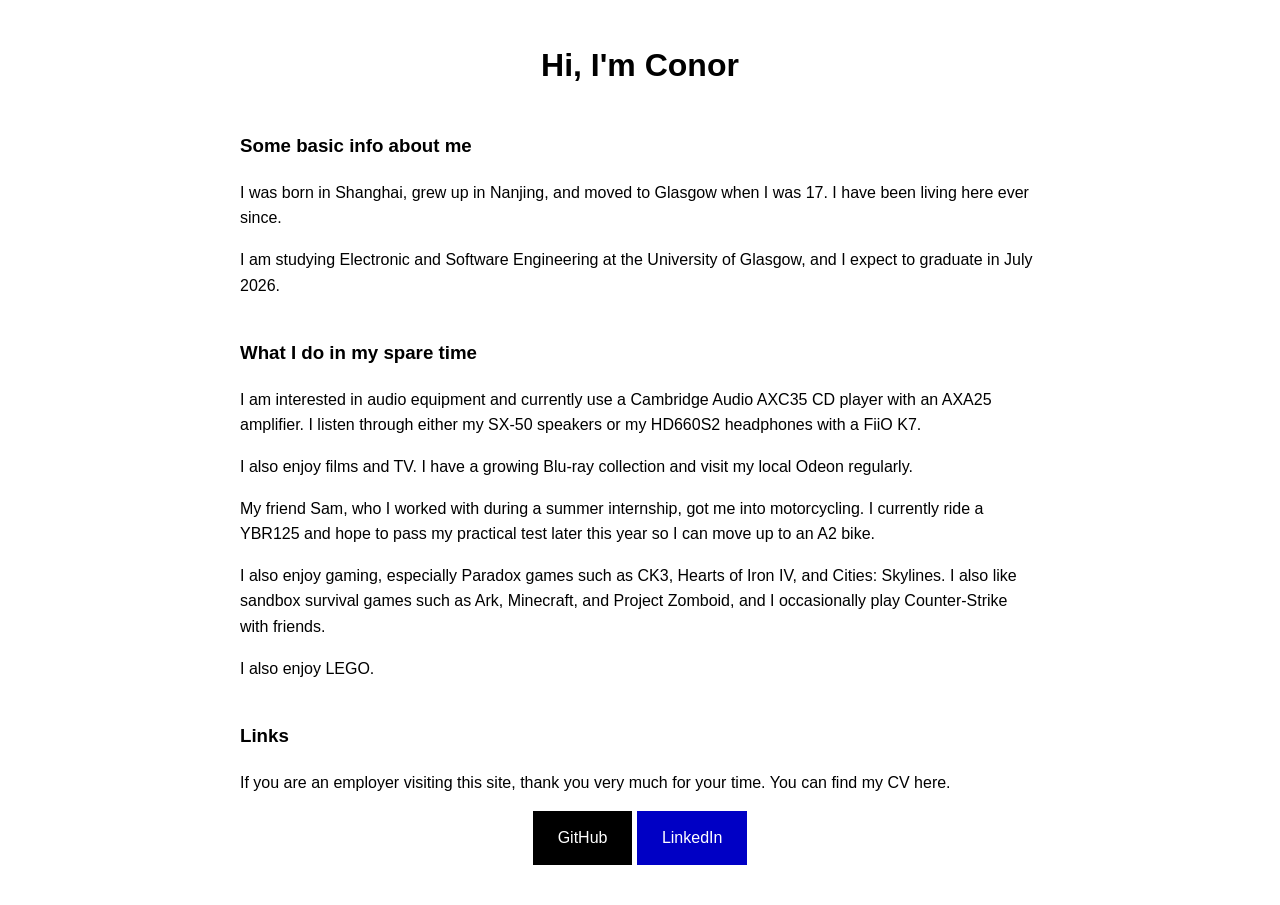
==== index.html @ ebd027e6 "Changed name from home to index" ====
<html>
    <head>
        <link rel="stylesheet" href="stylesheets/buttons.css">
        <title>Conor's Portfolio</title>
        <style>
            body {
                font-family: Arial, sans-serif;
                line-height: 1.6;
                max-width: 800px;
                margin: 0 auto;
                padding: 40px;
            }

            .main-title {
                text-align: center;
            }

            .section {
                margin-top: 40px;
            }
        </style>
    </head>

    <body>
        <h1 class="main-title">Hi, I'm Conor</h1>

        <div class="section">
            <h3>Some basic info about me</h3>
            <p>
                I was born in Shanghai, grew up in Nanjing, and moved to Glasgow when I was 17.
                I have been living here ever since.
            </p>
            <p>
                I am studying Electronic and Software Engineering at the University of Glasgow,
                and I expect to graduate in July 2026.
            </p>
        </div>

        <div class="section">
            <h3>What I do in my spare time</h3>
            <p>
                I am interested in audio equipment and currently use a Cambridge Audio AXC35 CD player
                with an AXA25 amplifier. I listen through either my SX-50 speakers or my HD660S2 headphones
                with a FiiO K7.
            </p>
            <p>
                I also enjoy films and TV. I have a growing Blu-ray collection and visit my local Odeon regularly.
            </p>
            <p>
                My friend Sam, who I worked with during a summer internship, got me into motorcycling.
                I currently ride a YBR125 and hope to pass my practical test later this year
                so I can move up to an A2 bike.
            </p>
            <p>
                I also enjoy gaming, especially Paradox games such as CK3, Hearts of Iron IV, and Cities: Skylines.
                I also like sandbox survival games such as Ark, Minecraft, and Project Zomboid, and I occasionally
                play Counter-Strike with friends.
            </p>
            <p>
                I also enjoy LEGO.
            </p>
        </div>

        <div class="section">
            <h3>Links</h3>
            <p>
                If you are an employer visiting this site, thank you very much for your time.
                You can find my CV here.
            </p>
        </div>
        <div class="button-row">
            <a class="black-button" href="https://github.com/ConorZZWang">GitHub</a>
            <a class="blue-button" href="https://www.linkedin.com/in/conor-wang-a7b725220/">LinkedIn</a>
        </div>
    </body>
</html>
---- stylesheets/buttons.css ----
.black-button:link,
.black-button:visited {
  background-color: black;
  color: white;
  padding: 14px 25px;
  text-align: center;
  text-decoration: none;
  display: inline-block;
  text-align: center;
}
.black-button:hover,
.black-button:active {
  background-color: rgba(0, 0, 0, 0.521);
}

.blue-button:link,
.blue-button:visited {
  background-color: rgb(0, 0, 197);
  color: white;
  padding: 14px 25px;
  text-align: center;
  text-decoration: none;
  display: inline-block;
  text-align: center;
}

.blue-button:hover,
.blue-button:active {
  background-color: rgba(0, 0, 197, 0.521);
}
.button-row {
    text-align: center;
}
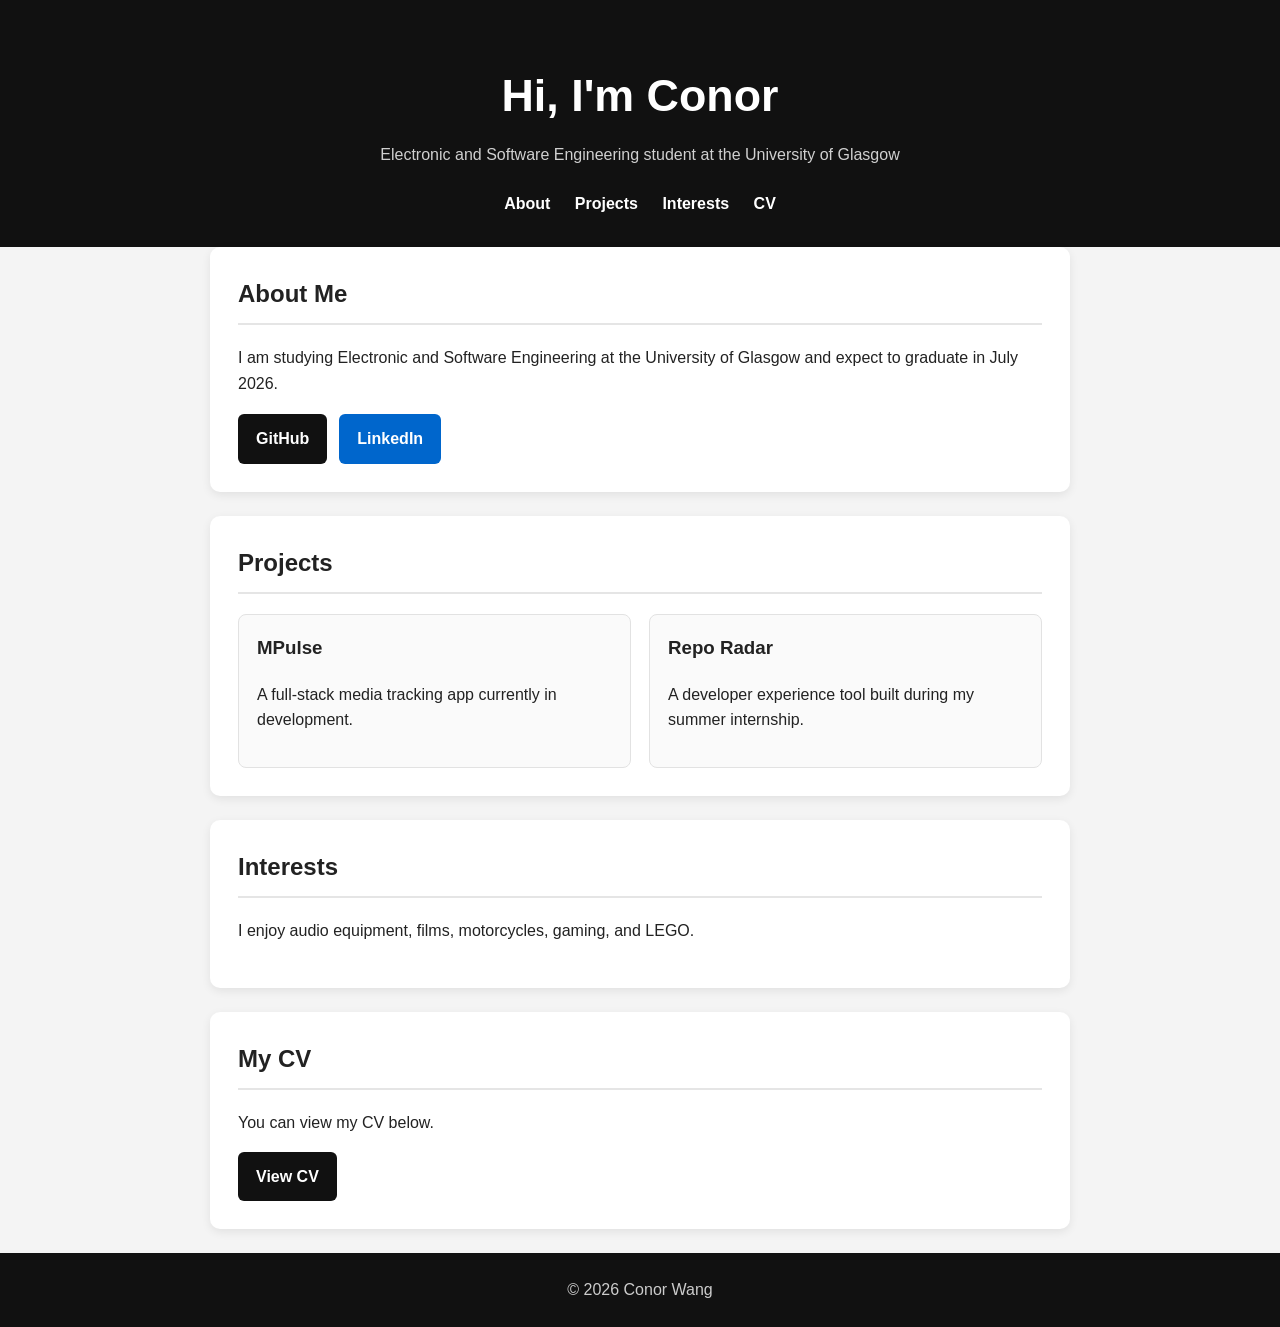
==== commit b1843eae: "CSS update" ====
--- a/index.html
+++ b/index.html
@@ -1,76 +1,86 @@
+<!DOCTYPE html>
 <html>
     <head>
-        <link rel="stylesheet" href="stylesheets/buttons.css">
+        <link rel="stylesheet" href="stylesheets/indexStyle.css">
         <title>Conor's Portfolio</title>
         <style>
-            body {
-                font-family: Arial, sans-serif;
-                line-height: 1.6;
-                max-width: 800px;
-                margin: 0 auto;
-                padding: 40px;
-            }
 
-            .main-title {
-                text-align: center;
-            }
-
-            .section {
-                margin-top: 40px;
-            }
         </style>
     </head>
 
     <body>
-        <h1 class="main-title">Hi, I'm Conor</h1>
+        <header>
+            <div class="container">
+                <h1>Hi, I'm Conor</h1>
+                <p>Electronic and Software Engineering student at the University of Glasgow</p>
 
-        <div class="section">
-            <h3>Some basic info about me</h3>
-            <p>
-                I was born in Shanghai, grew up in Nanjing, and moved to Glasgow when I was 17.
-                I have been living here ever since.
-            </p>
-            <p>
-                I am studying Electronic and Software Engineering at the University of Glasgow,
-                and I expect to graduate in July 2026.
-            </p>
-        </div>
+                <nav>
+                    <a href="#about">About</a>
+                    <a href="#projects">Projects</a>
+                    <a href="#interests">Interests</a>
+                    <a href="#cv">CV</a>
+                </nav>
+            </div>
+        </header>
 
-        <div class="section">
-            <h3>What I do in my spare time</h3>
-            <p>
-                I am interested in audio equipment and currently use a Cambridge Audio AXC35 CD player
-                with an AXA25 amplifier. I listen through either my SX-50 speakers or my HD660S2 headphones
-                with a FiiO K7.
-            </p>
-            <p>
-                I also enjoy films and TV. I have a growing Blu-ray collection and visit my local Odeon regularly.
-            </p>
-            <p>
-                My friend Sam, who I worked with during a summer internship, got me into motorcycling.
-                I currently ride a YBR125 and hope to pass my practical test later this year
-                so I can move up to an A2 bike.
-            </p>
-            <p>
-                I also enjoy gaming, especially Paradox games such as CK3, Hearts of Iron IV, and Cities: Skylines.
-                I also like sandbox survival games such as Ark, Minecraft, and Project Zomboid, and I occasionally
-                play Counter-Strike with friends.
-            </p>
-            <p>
-                I also enjoy LEGO.
-            </p>
-        </div>
+        <main class="container">
+            <section id="about">
+                <h2>About Me</h2>
+                <p>
+                    I am studying Electronic and Software Engineering at the University of Glasgow
+                    and expect to graduate in July 2026.
+                </p>
 
-        <div class="section">
-            <h3>Links</h3>
-            <p>
-                If you are an employer visiting this site, thank you very much for your time.
-                You can find my CV here.
-            </p>
-        </div>
-        <div class="button-row">
-            <a class="black-button" href="https://github.com/ConorZZWang">GitHub</a>
-            <a class="blue-button" href="https://www.linkedin.com/in/conor-wang-a7b725220/">LinkedIn</a>
-        </div>
+                <div class="button-row">
+                    <a class="button black-button"
+                    href="https://github.com/ConorZZWang"
+                    target="_blank">
+                        GitHub
+                    </a>
+
+                    <a class="button blue-button"
+                    href="https://www.linkedin.com/in/conor-wang-a7b725220/"
+                    target="_blank">
+                        LinkedIn
+                    </a>
+                </div>
+            </section>
+
+            <section id="projects">
+                <h2>Projects</h2>
+
+                <div class="project-grid">
+                    <div class="project-card">
+                        <h3>MPulse</h3>
+                        <p>A full-stack media tracking app currently in development.</p>
+                    </div>
+
+                    <div class="project-card">
+                        <h3>Repo Radar</h3>
+                        <p>A developer experience tool built during my summer internship.</p>
+                    </div>
+                </div>
+            </section>
+
+            <section id="interests">
+                <h2>Interests</h2>
+                <p>
+                    I enjoy audio equipment, films, motorcycles, gaming, and LEGO.
+                </p>
+            </section>
+
+            <section id="cv">
+                <h2>My CV</h2>
+                <p>You can view my CV below.</p>
+
+                <a class="button black-button" href="Conor_Wang_CV.pdf" target="_blank">
+                    View CV
+                </a>
+            </section>
+        </main>
+
+        <footer>
+            © 2026 Conor Wang
+        </footer>
     </body>
 </html>
--- a/stylesheets/indexStyle.css
+++ b/stylesheets/indexStyle.css
@@ -0,0 +1,153 @@
+/* Basic reset */
+* {
+    box-sizing: border-box;
+}
+
+html {
+    scroll-behavior: smooth;
+}
+
+body {
+    margin: 0;
+    font-family: Arial, Helvetica, sans-serif;
+    line-height: 1.6;
+    background-color: #f4f4f4;
+    color: #222;
+}
+
+/* Keeps the content from stretching across the whole screen */
+.container {
+    max-width: 900px;
+    margin: 0 auto;
+    padding: 0 20px;
+}
+
+/* Top section */
+header {
+    background-color: #111;
+    color: white;
+    padding: 60px 0 30px;
+    text-align: center;
+}
+
+header h1 {
+    margin: 0;
+    font-size: 2.8rem;
+}
+
+header p {
+    margin-top: 10px;
+    color: #d0d0d0;
+}
+
+/* Navigation */
+nav {
+    margin-top: 24px;
+}
+
+nav a {
+    color: white;
+    text-decoration: none;
+    margin: 0 10px;
+    font-weight: bold;
+}
+
+nav a:hover {
+    text-decoration: underline;
+}
+
+/* Main content */
+main {
+    padding: 40px 0;
+}
+
+section {
+    background-color: white;
+    margin-bottom: 24px;
+    padding: 28px;
+    border-radius: 10px;
+    box-shadow: 0 3px 10px rgba(0, 0, 0, 0.08);
+}
+
+h2 {
+    margin-top: 0;
+    border-bottom: 2px solid #e5e5e5;
+    padding-bottom: 10px;
+}
+
+/* Buttons */
+.button-row {
+    display: flex;
+    flex-wrap: wrap;
+    gap: 12px;
+    margin-top: 18px;
+}
+
+.button {
+    display: inline-block;
+    padding: 12px 18px;
+    border-radius: 6px;
+    text-decoration: none;
+    font-weight: bold;
+    transition: 0.2s;
+}
+
+.black-button {
+    background-color: #111;
+    color: white;
+}
+
+.black-button:hover {
+    background-color: #333;
+}
+
+.blue-button {
+    background-color: #0066cc;
+    color: white;
+}
+
+.blue-button:hover {
+    background-color: #004f9e;
+}
+
+/* Projects */
+.project-grid {
+    display: grid;
+    grid-template-columns: repeat(auto-fit, minmax(240px, 1fr));
+    gap: 18px;
+}
+
+.project-card {
+    border: 1px solid #e2e2e2;
+    border-radius: 8px;
+    padding: 18px;
+    background-color: #fafafa;
+}
+
+.project-card h3 {
+    margin-top: 0;
+}
+
+/* Footer */
+footer {
+    text-align: center;
+    padding: 24px;
+    background-color: #111;
+    color: #ccc;
+}
+
+/* Mobile */
+@media (max-width: 600px) {
+    header h1 {
+        font-size: 2rem;
+    }
+
+    section {
+        padding: 20px;
+    }
+
+    nav a {
+        display: block;
+        margin: 10px 0;
+    }
+}
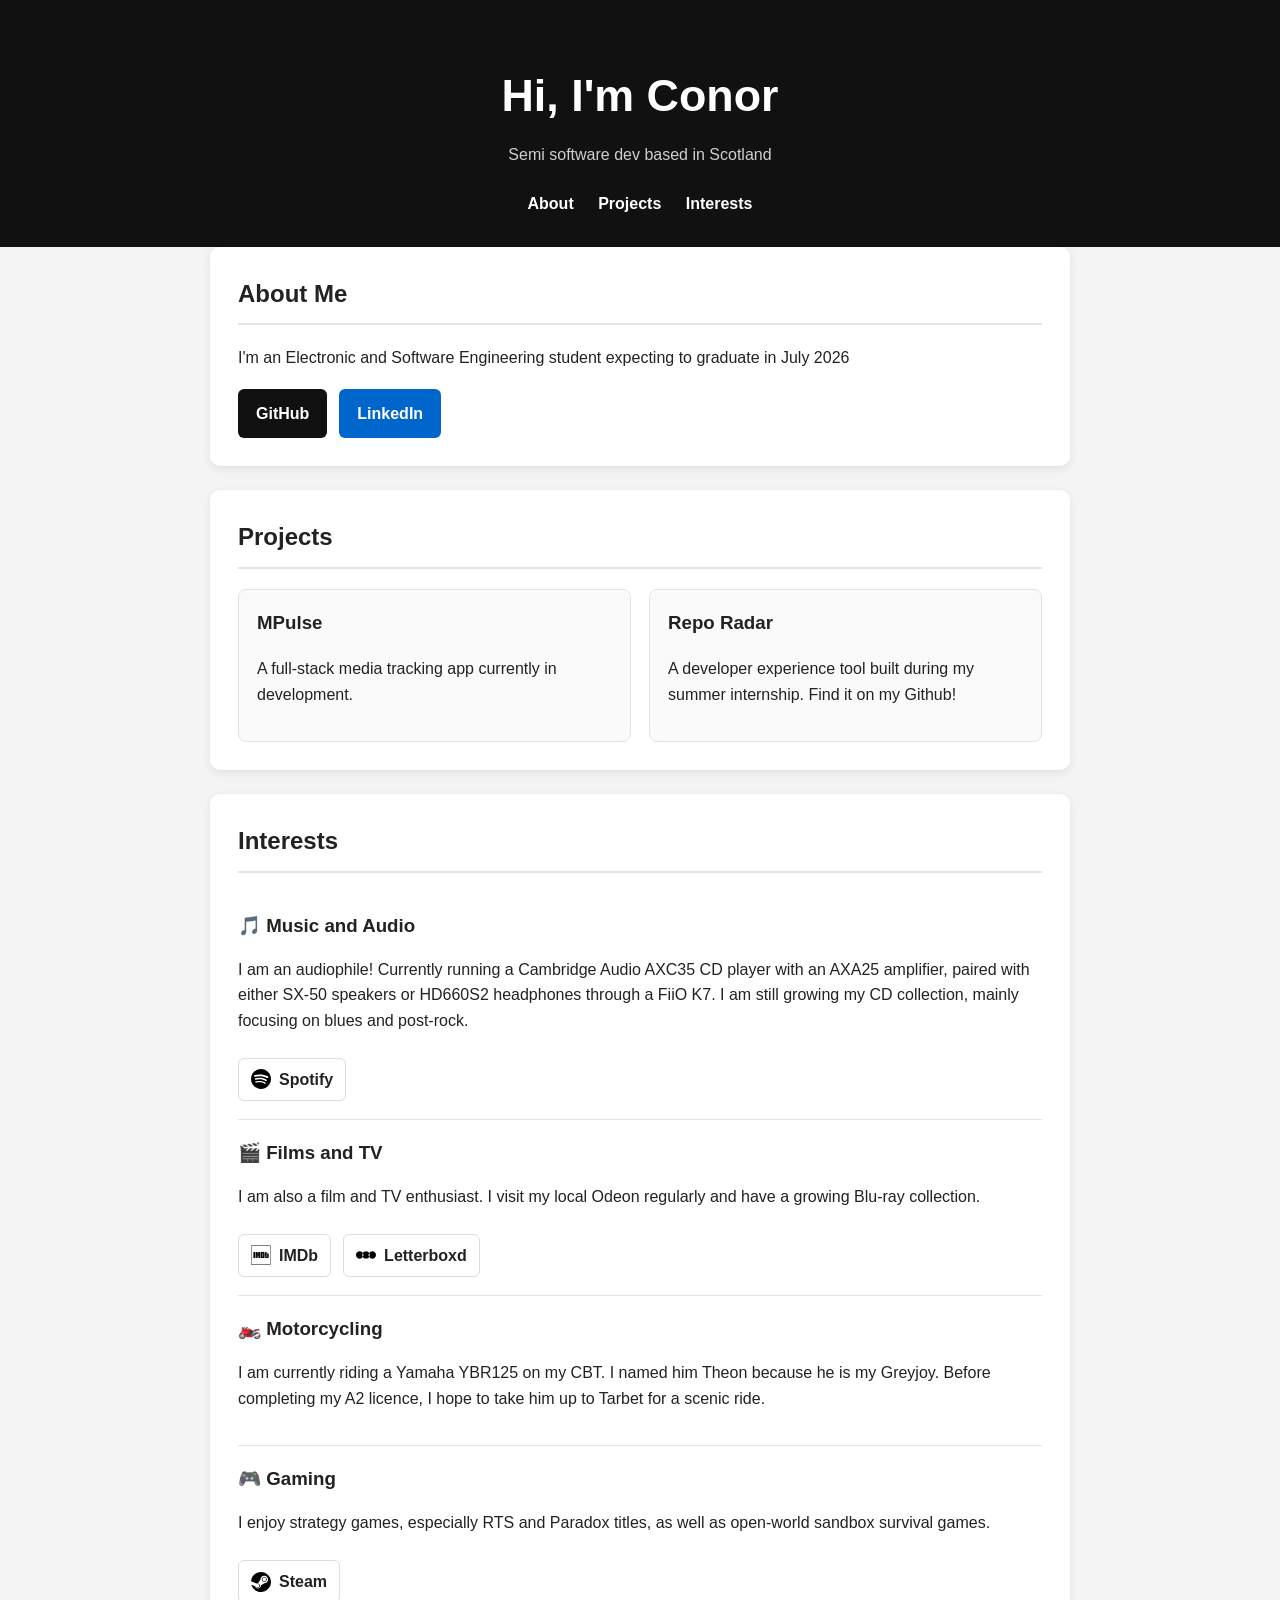
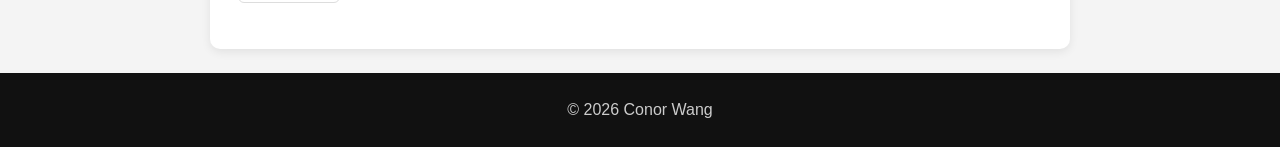
==== commit 9d698ef5: "Social media icons" ====
--- a/index.html
+++ b/index.html
@@ -12,13 +12,13 @@
         <header>
             <div class="container">
                 <h1>Hi, I'm Conor</h1>
-                <p>Electronic and Software Engineering student at the University of Glasgow</p>
+                <p>Semi software dev based in Scotland</p>
 
                 <nav>
                     <a href="#about">About</a>
                     <a href="#projects">Projects</a>
                     <a href="#interests">Interests</a>
-                    <a href="#cv">CV</a>
+                <!--    <a href="#cv">CV</a>   -->
                 </nav>
             </div>
         </header>
@@ -27,8 +27,7 @@
             <section id="about">
                 <h2>About Me</h2>
                 <p>
-                    I am studying Electronic and Software Engineering at the University of Glasgow
-                    and expect to graduate in July 2026.
+                    I'm an Electronic and Software Engineering student expecting to graduate in July 2026 
                 </p>
 
                 <div class="button-row">
@@ -57,18 +56,86 @@
 
                     <div class="project-card">
                         <h3>Repo Radar</h3>
-                        <p>A developer experience tool built during my summer internship.</p>
+                        <p>A developer experience tool built during my summer internship. Find it on my Github!</p>
                     </div>
                 </div>
             </section>
 
             <section id="interests">
                 <h2>Interests</h2>
-                <p>
-                    I enjoy audio equipment, films, motorcycles, gaming, and LEGO.
-                </p>
+
+                <div class="interest-card">
+                    <h3>🎵 Music and Audio</h3>
+                    <p>
+                        I am an audiophile! Currently running a Cambridge Audio AXC35 CD player
+                        with an AXA25 amplifier, paired with either SX-50 speakers or HD660S2
+                        headphones through a FiiO K7. I am still growing my CD collection,
+                        mainly focusing on blues and post-rock.
+
+                    </p>
+
+                    <a class="social-link"
+                    href="https://open.spotify.com/user/4wageldtg5ls6qda8caejkg3x?si=a07cc88c8fd147d8"
+                    target="_blank"
+                    rel="noopener noreferrer">
+                        <img src="images/icons/spotify.svg" alt="">
+                        Spotify
+                    </a>
+                </div>
+
+                <div class="interest-card">
+                    <h3>🎬 Films and TV</h3>
+                    <p>
+                        I am also a film and TV enthusiast. I visit my local Odeon regularly
+                        and have a growing Blu-ray collection.
+                    </p>
+
+                    <div class="social-link-row">
+                        <a class="social-link"
+                        href="https://www.imdb.com/user/p.bcxksspxhsto3eemxsjpqppjta?ref_=rlm_nv_profile"
+                        target="_blank"
+                        rel="noopener noreferrer">
+                            <img src="images/icons/imdb.svg" alt="">
+                            IMDb
+                        </a>
+
+                        <a class="social-link"
+                        href="https://letterboxd.com/conorwang/"
+                        target="_blank"
+                        rel="noopener noreferrer">
+                            <img src="images/icons/letterboxd.svg" alt="">
+                            Letterboxd
+                        </a>
+                    </div>
+                </div>
+
+                <div class="interest-card">
+                    <h3>🏍️ Motorcycling</h3>
+                    <p>
+                        I am currently riding a Yamaha YBR125 on my CBT. I named him Theon
+                        because he is my Greyjoy. Before completing my A2 licence, I hope to
+                        take him up to Tarbet for a scenic ride.
+                    </p>
+                </div>
+
+                <div class="interest-card">
+                    <h3>🎮 Gaming</h3>
+                    <p>
+                        I enjoy strategy games, especially RTS and Paradox titles, as well as
+                        open-world sandbox survival games.
+                    </p>
+
+                    <a class="social-link"
+                    href="YOUR_ACTUAL_STEAM_PROFILE_URL"
+                    target="_blank"
+                    rel="noopener noreferrer">
+                        <img src="images/icons/steam.svg" alt="">
+                        Steam
+                    </a>
+                </div>
+
             </section>
-
+            <!---
             <section id="cv">
                 <h2>My CV</h2>
                 <p>You can view my CV below.</p>
@@ -76,7 +143,7 @@
                 <a class="button black-button" href="Conor_Wang_CV.pdf" target="_blank">
                     View CV
                 </a>
-            </section>
+            </section> -->
         </main>
 
         <footer>
--- a/stylesheets/indexStyle.css
+++ b/stylesheets/indexStyle.css
@@ -150,4 +150,49 @@
         display: block;
         margin: 10px 0;
     }
+}
+
+.interest-card {
+    padding: 18px 0;
+    border-bottom: 1px solid #e5e5e5;
+}
+
+.interest-card:last-child {
+    border-bottom: none;
+}
+
+.interest-card h3 {
+    margin-top: 0;
+    margin-bottom: 8px;
+}
+
+.social-link-row {
+    display: flex;
+    flex-wrap: wrap;
+    gap: 12px;
+}
+
+.social-link {
+    display: inline-flex;
+    align-items: center;
+    gap: 8px;
+    margin-top: 8px;
+    padding: 8px 12px;
+    border: 1px solid #dddddd;
+    border-radius: 6px;
+    color: #222222;
+    text-decoration: none;
+    font-weight: bold;
+    background-color: #ffffff;
+    transition: transform 0.2s, box-shadow 0.2s;
+}
+
+.social-link img {
+    width: 20px;
+    height: 20px;
+}
+
+.social-link:hover {
+    transform: translateY(-2px);
+    box-shadow: 0 4px 8px rgba(0, 0, 0, 0.12);
 }
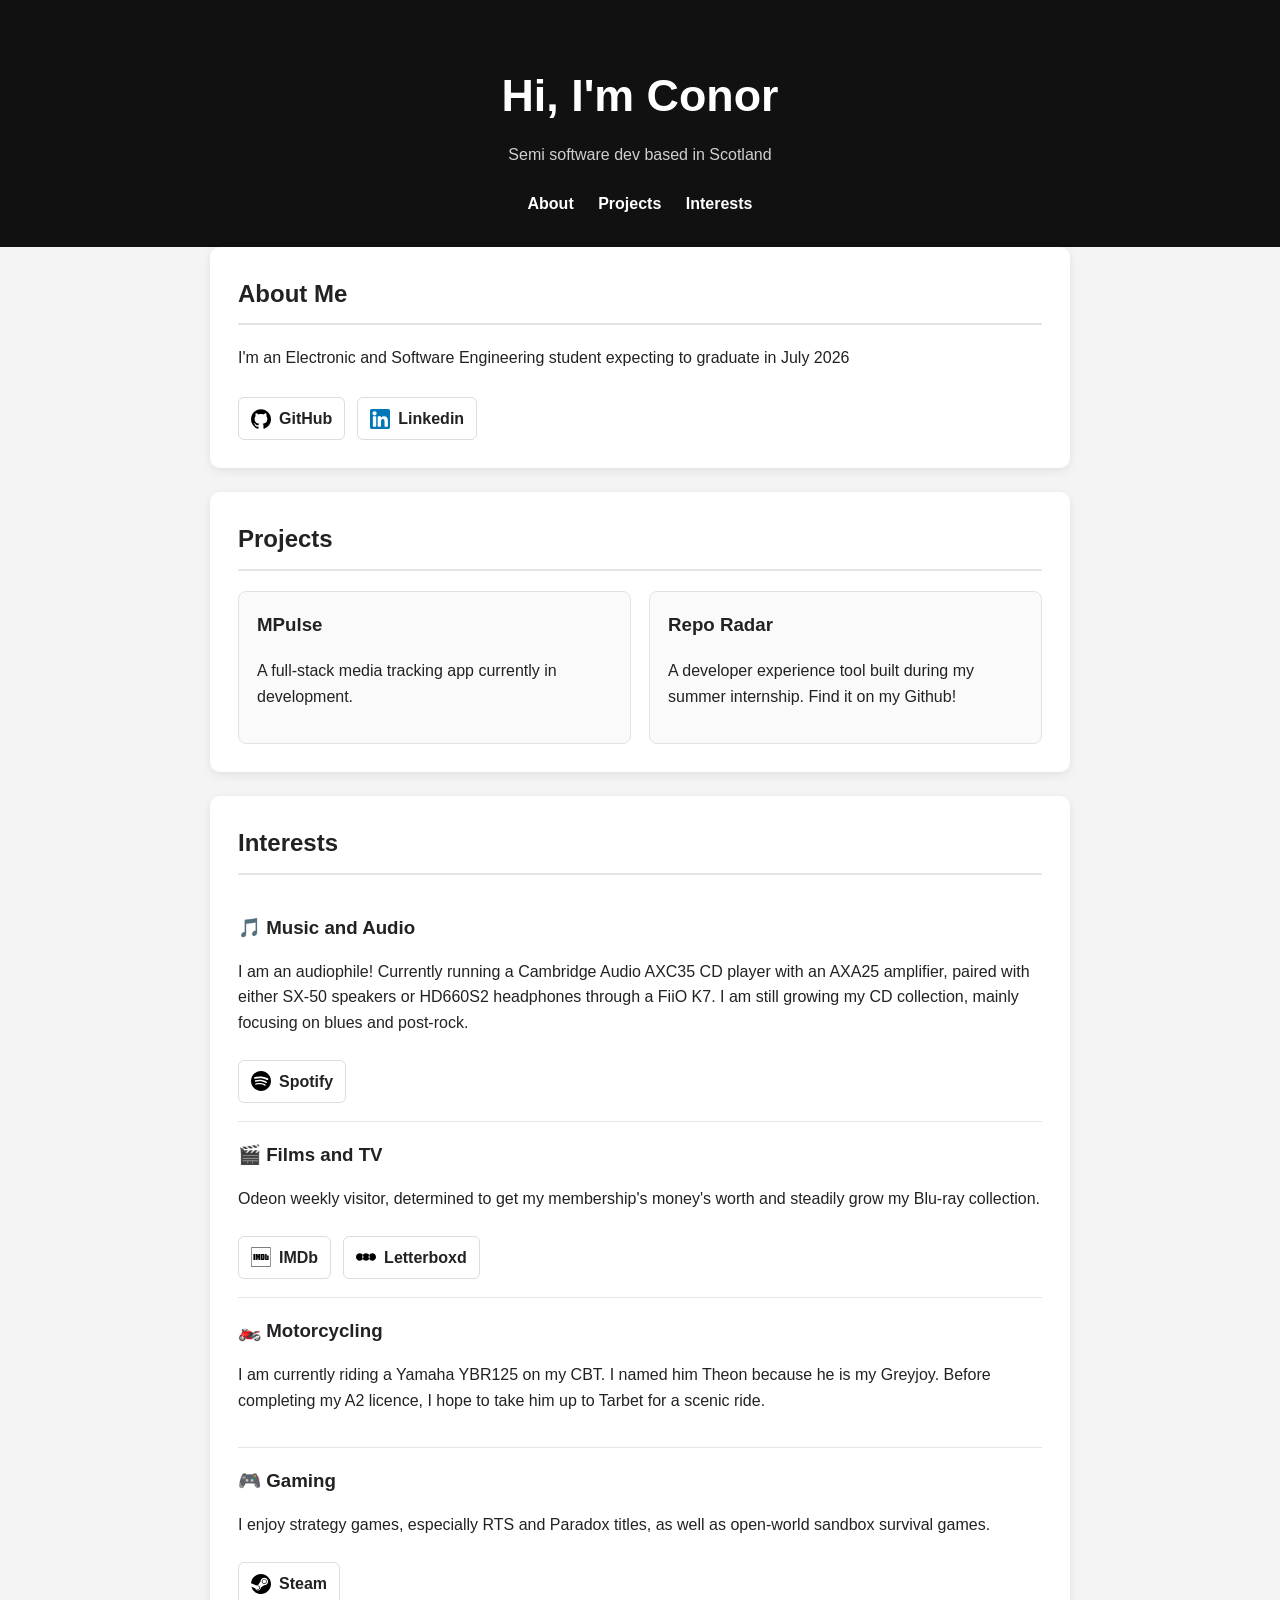
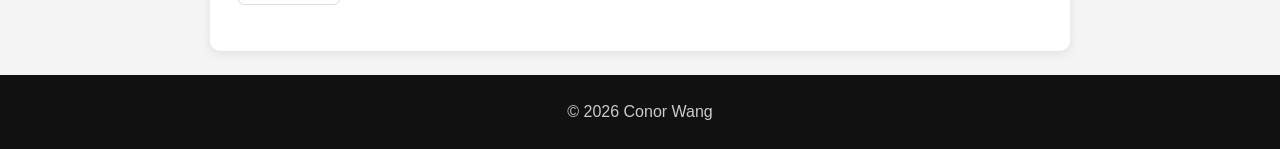
==== commit 4c70f4f8: "GitHub and LinkedIn icon" ====
--- a/index.html
+++ b/index.html
@@ -31,16 +31,20 @@
                 </p>
 
                 <div class="button-row">
-                    <a class="button black-button"
+                    <a class="social-link"
                     href="https://github.com/ConorZZWang"
-                    target="_blank">
+                    target="_blank"
+                    rel="noopener noreferrer">
+                        <img src="images/icons/github.svg" alt="">
                         GitHub
                     </a>
 
-                    <a class="button blue-button"
+                    <a class="social-link"
                     href="https://www.linkedin.com/in/conor-wang-a7b725220/"
-                    target="_blank">
-                        LinkedIn
+                    target="_blank"
+                    rel="noopener noreferrer">
+                        <img src="images/icons/linkedin.svg" alt="">
+                        Linkedin
                     </a>
                 </div>
             </section>
@@ -86,8 +90,7 @@
                 <div class="interest-card">
                     <h3>🎬 Films and TV</h3>
                     <p>
-                        I am also a film and TV enthusiast. I visit my local Odeon regularly
-                        and have a growing Blu-ray collection.
+                        Odeon weekly visitor, determined to get my membership's money's worth and steadily grow my Blu-ray collection.
                     </p>
 
                     <div class="social-link-row">
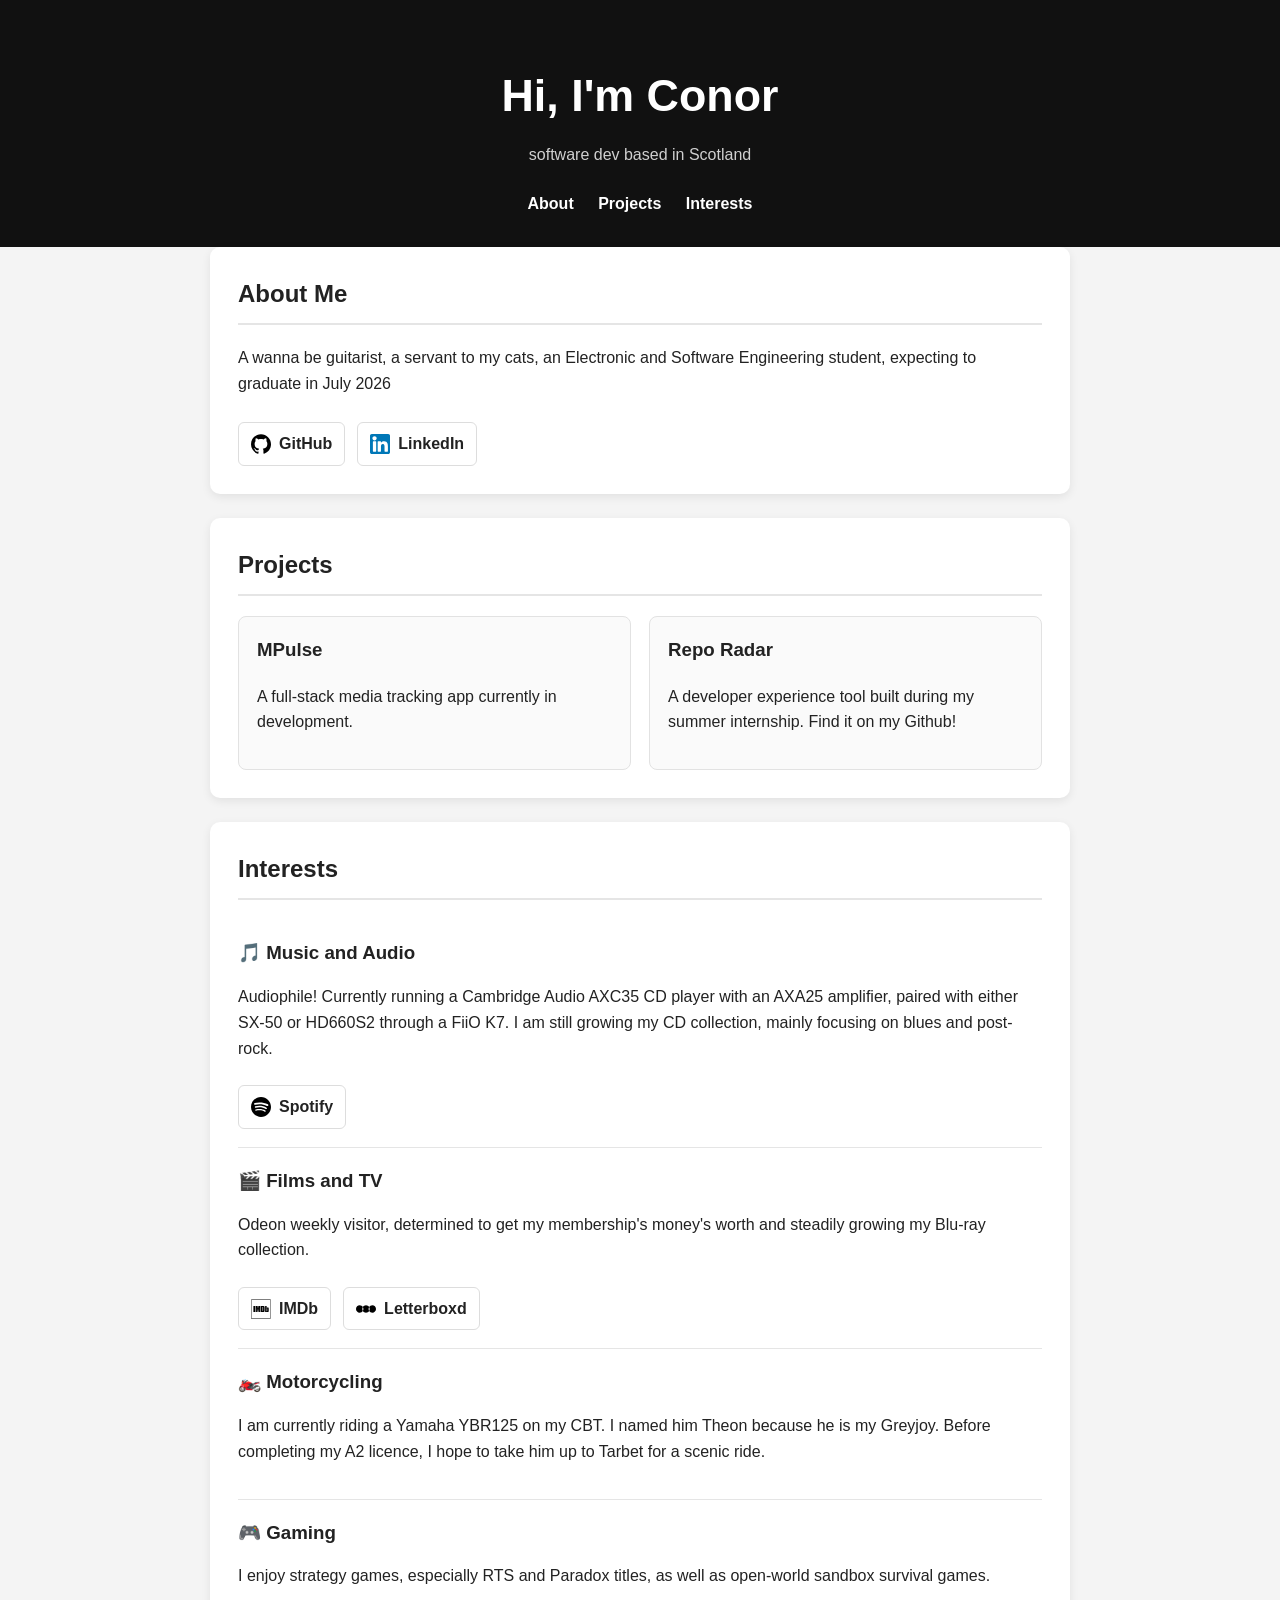
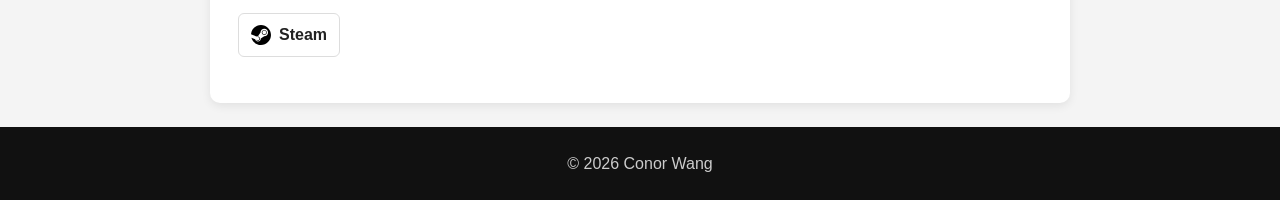
==== commit 2f3246b2: "Loaded Theon in" ====
--- a/index.html
+++ b/index.html
@@ -12,7 +12,7 @@
         <header>
             <div class="container">
                 <h1>Hi, I'm Conor</h1>
-                <p>Semi software dev based in Scotland</p>
+                <p> software dev based in Scotland</p>
 
                 <nav>
                     <a href="#about">About</a>
@@ -27,7 +27,7 @@
             <section id="about">
                 <h2>About Me</h2>
                 <p>
-                    I'm an Electronic and Software Engineering student expecting to graduate in July 2026 
+                    A wanna be guitarist, a servant to my cats, an Electronic and Software Engineering student, expecting to graduate in July 2026 
                 </p>
 
                 <div class="button-row">
@@ -44,7 +44,7 @@
                     target="_blank"
                     rel="noopener noreferrer">
                         <img src="images/icons/linkedin.svg" alt="">
-                        Linkedin
+                        LinkedIn
                     </a>
                 </div>
             </section>
@@ -71,9 +71,9 @@
                 <div class="interest-card">
                     <h3>🎵 Music and Audio</h3>
                     <p>
-                        I am an audiophile! Currently running a Cambridge Audio AXC35 CD player
-                        with an AXA25 amplifier, paired with either SX-50 speakers or HD660S2
-                        headphones through a FiiO K7. I am still growing my CD collection,
+                        Audiophile! Currently running a Cambridge Audio AXC35 CD player
+                        with an AXA25 amplifier, paired with either SX-50 or HD660S2
+                        through a FiiO K7. I am still growing my CD collection,
                         mainly focusing on blues and post-rock.
 
                     </p>
@@ -90,7 +90,7 @@
                 <div class="interest-card">
                     <h3>🎬 Films and TV</h3>
                     <p>
-                        Odeon weekly visitor, determined to get my membership's money's worth and steadily grow my Blu-ray collection.
+                        Odeon weekly visitor, determined to get my membership's money's worth and steadily growing my Blu-ray collection.
                     </p>
 
                     <div class="social-link-row">
@@ -119,6 +119,14 @@
                         because he is my Greyjoy. Before completing my A2 licence, I hope to
                         take him up to Tarbet for a scenic ride.
                     </p>
+
+                    <!--
+                    <p> Here's a picture I took of Theon when he broke down and we were waiting for Roadside Recovery because he had never experienced 30 degrees in Scotland in May.</p>
+                    <img
+                        class="interest-image"
+                        src="images/theon.jpg"
+                        alt="Theon broke down cuz he's never witnessed 30 degree in Scotland in May"
+                    >  -->
                 </div>
 
                 <div class="interest-card">
@@ -129,7 +137,7 @@
                     </p>
 
                     <a class="social-link"
-                    href="YOUR_ACTUAL_STEAM_PROFILE_URL"
+                    href="https://steamcommunity.com/profiles/76561198853724074/"
                     target="_blank"
                     rel="noopener noreferrer">
                         <img src="images/icons/steam.svg" alt="">
--- a/stylesheets/indexStyle.css
+++ b/stylesheets/indexStyle.css
@@ -195,4 +195,12 @@
 .social-link:hover {
     transform: translateY(-2px);
     box-shadow: 0 4px 8px rgba(0, 0, 0, 0.12);
+}
+.interest-image {
+    width: 100%;
+    max-width: 400px;
+    margin-top: 12px;
+    border-radius: 10px;
+    display: block;
+    margin: auto;
 }
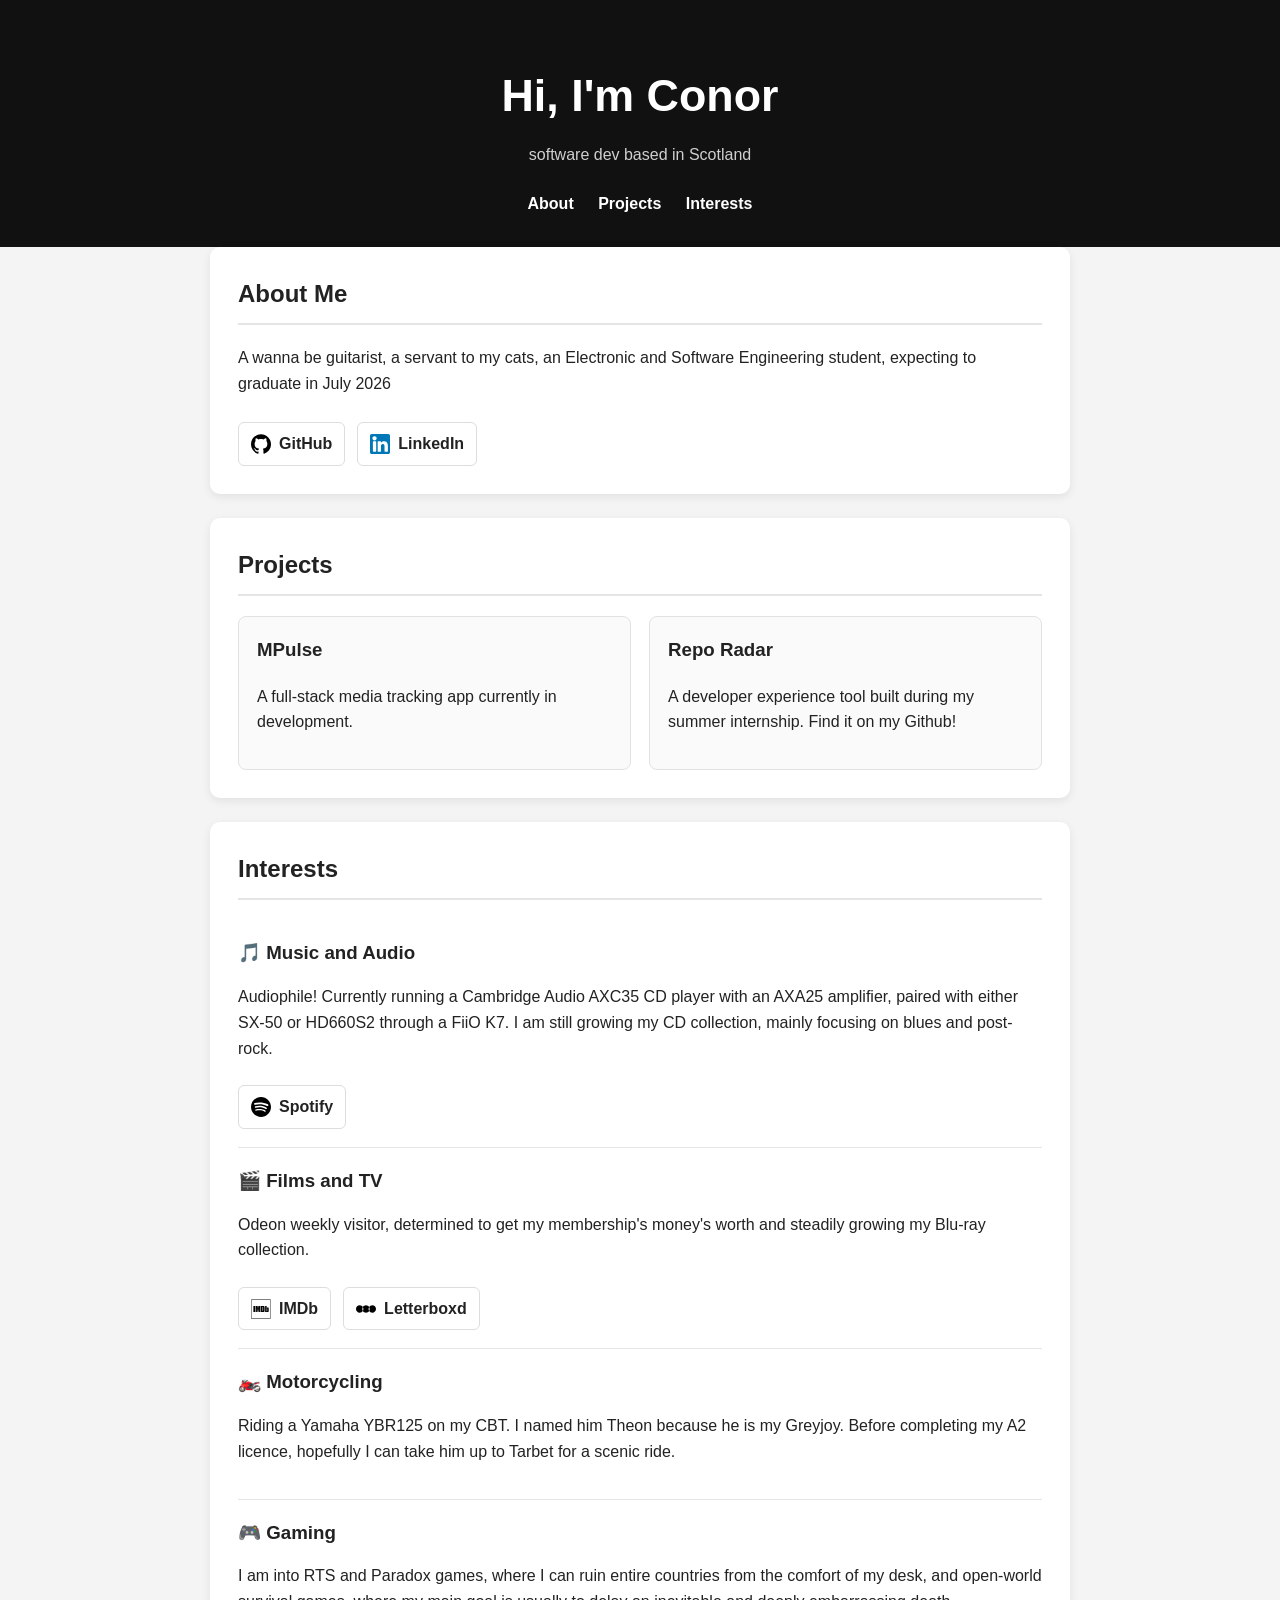
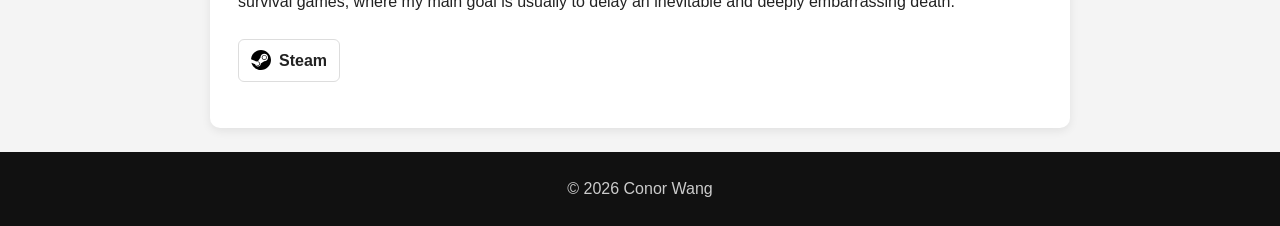
==== commit a984d0a8: "Content edit" ====
--- a/index.html
+++ b/index.html
@@ -115,8 +115,8 @@
                 <div class="interest-card">
                     <h3>🏍️ Motorcycling</h3>
                     <p>
-                        I am currently riding a Yamaha YBR125 on my CBT. I named him Theon
-                        because he is my Greyjoy. Before completing my A2 licence, I hope to
+                        Riding a Yamaha YBR125 on my CBT. I named him Theon
+                        because he is my Greyjoy. Before completing my A2 licence, hopefully I can
                         take him up to Tarbet for a scenic ride.
                     </p>
 
@@ -132,8 +132,7 @@
                 <div class="interest-card">
                     <h3>🎮 Gaming</h3>
                     <p>
-                        I enjoy strategy games, especially RTS and Paradox titles, as well as
-                        open-world sandbox survival games.
+                        I am into RTS and Paradox games, where I can ruin entire countries from the comfort of my desk, and open-world survival games, where my main goal is usually to delay an inevitable and deeply embarrassing death.
                     </p>
 
                     <a class="social-link"
